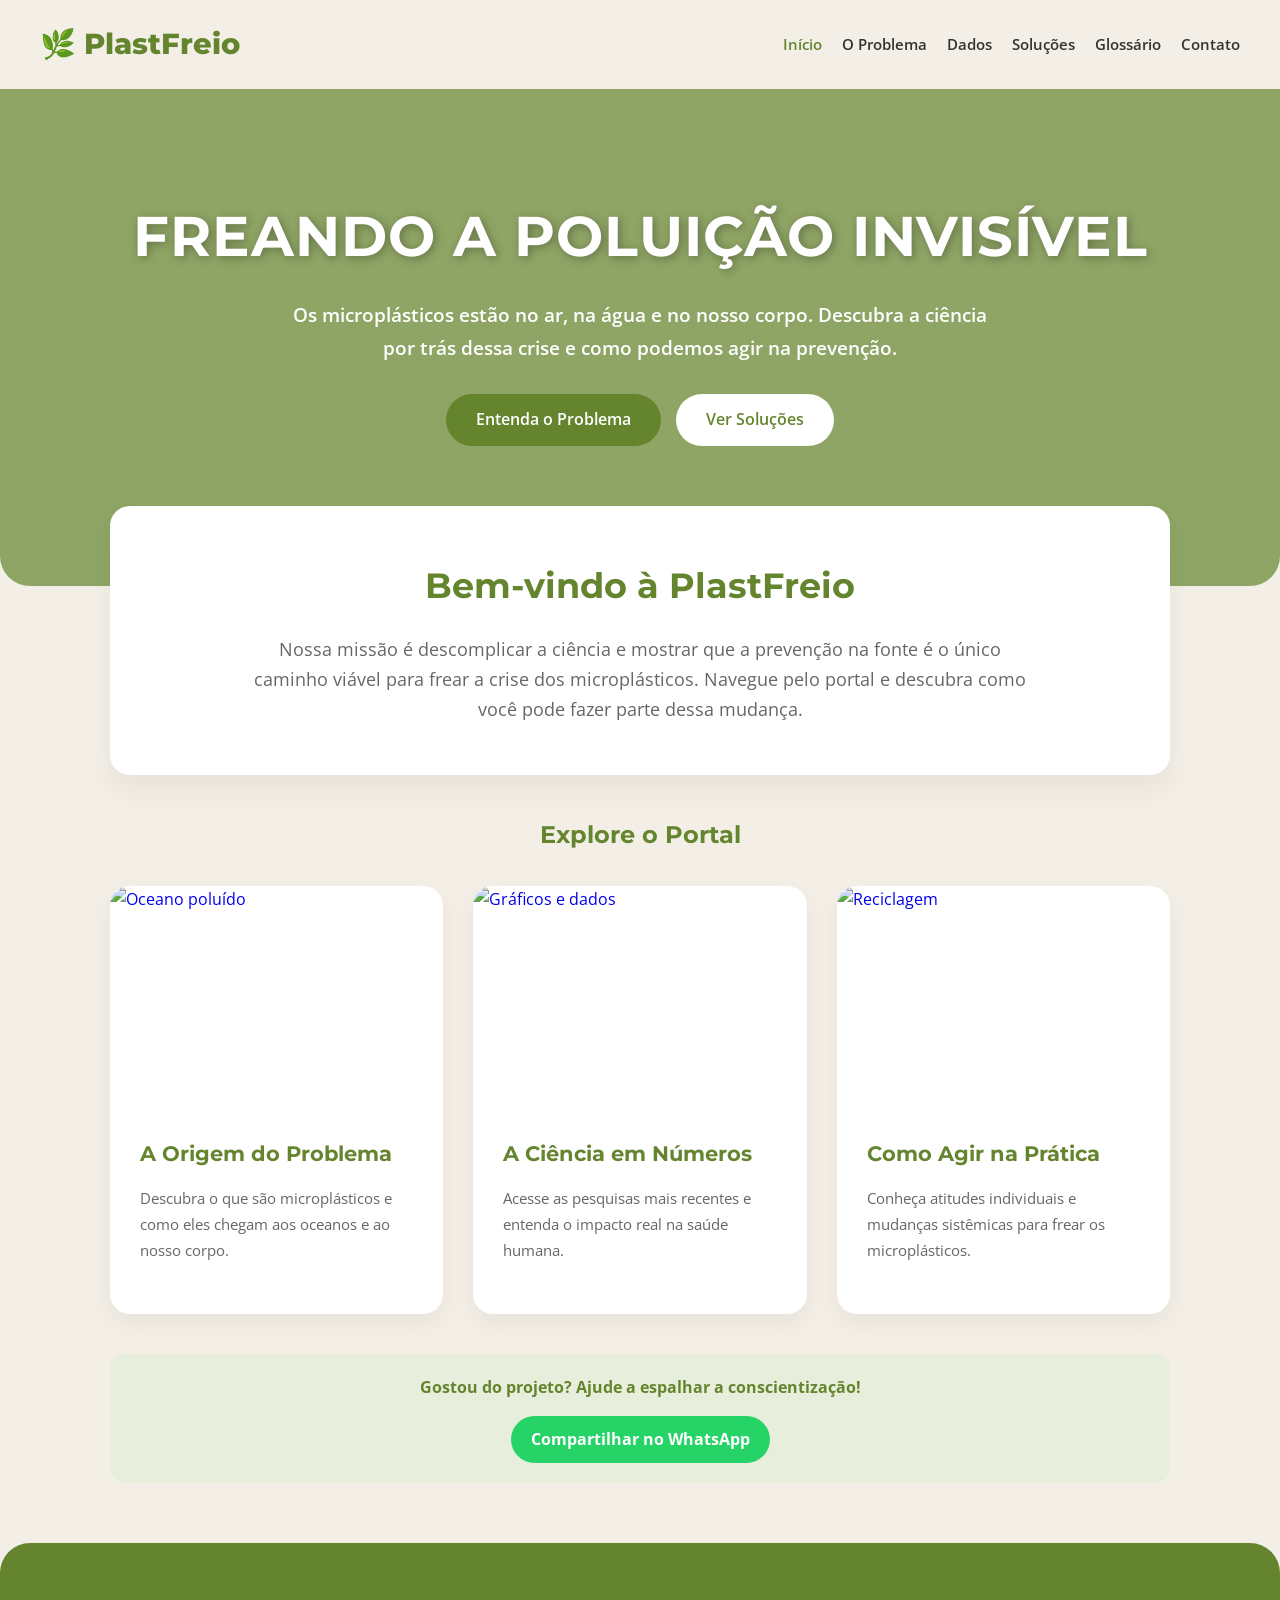
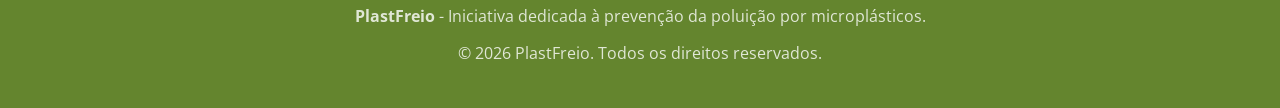
==== index.html @ 32d0ae1b "Enhance index.html with meta tags and text updates Updated meta tags for sharing and modified text f" ====
<!DOCTYPE html>
<html lang="pt-BR">
<head>
    <meta charset="UTF-8">
    <meta name="viewport" content="width=device-width, initial-scale=1.0">
    <title>PlastFreio - Iniciativa Contra Microplásticos</title>
    
    <!-- FAVICON (Ícone da aba) -->
    <link rel="icon" href="data:image/svg+xml,<svg xmlns=%22http://www.w3.org/2000/svg%22 viewBox=%220 0 100 100%22><text y=%22.9em%22 font-size=%2290%22>🌿</text></svg>">
    
    <!-- TAGS PARA COMPARTILHAMENTO (OPEN GRAPH) -->
    <meta property="og:title" content="PlastFreio - Freando a poluição invisível">
    <meta property="og:description" content="Descubra a ciência por trás da crise dos microplásticos e como podemos agir na prevenção.">
    <meta property="og:image" content="https://images.unsplash.com/photo-1621451537084-482c73073a0f?q=80&w=1200&auto=format&fit=crop">
    <meta property="og:url" content="https://luizclaudio060.github.io/PlastFreio-/">
    <meta property="og:type" content="website">

    <link href="https://fonts.googleapis.com/css2?family=Inter:wght@400;500;700&family=Poppins:wght@600;700&display=swap" rel="stylesheet">
    <link rel="stylesheet" href="style.css">
</head>
<body>

    <header class="top-bar">
        <div class="header-content">
            <a href="index.html" class="logo">🌿 PlastFreio</a>
            <nav class="nav-links">
                <a href="index.html" class="active">Início</a>
                <a href="problema.html">O Problema</a>
                <a href="dados.html">Dados</a>
                <a href="solucoes.html">Soluções</a>
                <a href="glossario.html">Glossário</a>
                <a href="contato.html">Contato</a>
            </nav>
        </div>
    </header>

    <section class="hero" style="background: linear-gradient(rgba(100, 133, 46, 0.7), rgba(100, 133, 46, 0.7)), url('https://images.unsplash.com/photo-1441974231531-c6227db76b6e?q=80&w=1200&auto=format&fit=crop');">
        <h1>Freando a poluição invisível</h1>
        <p>Os microplásticos estão no ar, na água e no nosso corpo. Descubra a ciência por trás dessa crise e como podemos agir na prevenção.</p>
        <div style="margin-top: 30px; display: flex; justify-content: center; gap: 15px; flex-wrap: wrap;">
            <a href="problema.html" class="btn">Entenda o Problema</a>
            <a href="solucoes.html" class="btn" style="background-color: white; color: var(--primary-green);">Ver Soluções</a>
        </div>
    </section>

    <main class="container">
        <div class="article-content" style="text-align: center; margin-bottom: 40px;">
            <h2>Bem-vindo à PlastFreio</h2>
            <p style="max-width: 800px; margin: 0 auto; font-size: 1.1em;">Nossa missão é descomplicar a ciência e mostrar que a prevenção na fonte é o único caminho viável para frear a crise dos microplásticos. Navegue pelo portal e descubra como você pode fazer parte dessa mudança.</p>
        </div>

        <h2 style="text-align: center; margin-bottom: 20px;">Explore o Portal</h2>
        <div class="tips-grid">
            <a href="problema.html" style="text-decoration: none;">
                <div class="tip-card">
                    <img src="https://images.unsplash.com/photo-1621451537084-482c73073a0f?q=80&w=600&auto=format&fit=crop" alt="Oceano poluído" class="tip-image">
                    <div class="tip-content">
                        <h3>A Origem do Problema</h3>
                        <p>Descubra o que são microplásticos e como eles chegam aos oceanos e ao nosso corpo.</p>
                    </div>
                </div>
            </a>
            <a href="dados.html" style="text-decoration: none;">
                <div class="tip-card">
                    <img src="https://images.unsplash.com/photo-1551288049-bebda4e38f71?q=80&w=600&auto=format&fit=crop" alt="Gráficos e dados" class="tip-image">
                    <div class="tip-content">
                        <h3>A Ciência em Números</h3>
                        <p>Acesse as pesquisas mais recentes e entenda o impacto real na saúde humana.</p>
                    </div>
                </div>
            </a>
            <a href="solucoes.html" style="text-decoration: none;">
                <div class="tip-card">
                    <img src="https://images.unsplash.com/photo-1532996122724-e3c354a0b15b?q=80&w=600&auto=format&fit=crop" alt="Reciclagem" class="tip-image">
                    <div class="tip-content">
                        <h3>Como Agir na Prática</h3>
                        <p>Conheça atitudes individuais e mudanças sistêmicas para frear os microplásticos.</p>
                    </div>
                </div>
            </a>
        </div>

        <!-- BOTÃO DE COMPARTILHAR -->
        <div class="share-buttons">
            <p>Gostou do projeto? Ajude a espalhar a conscientização!</p>
            <a href="https://api.whatsapp.com/send?text=Descubra%20a%20ci%C3%AAncia%20por%20tr%C3%A1s%20dos%20micropl%C3%A1sticos%20no%20site%20PlastFreio:%20https://luizclaudio060.github.io/PlastFreio-/" target="_blank" class="share-btn">Compartilhar no WhatsApp</a>
        </div>

    </main>

    <footer>
        <p><strong>PlastFreio</strong> - Iniciativa dedicada à prevenção da poluição por microplásticos.</p>
        <p>&copy; 2026 PlastFreio. Todos os direitos reservados.</p>
    </footer>

</body>
</html>
---- style.css ----
@import url('https://fonts.googleapis.com/css2?family=Montserrat:wght@400;600;700;800&family=Open+Sans:wght@400;600&display=swap');

:root {
    --primary-green: #64852e;
    --secondary-green: #7fa83d;
    --accent-green: #e8eedc;
    --bg-color: #f3efe6;
    --white: #ffffff;
    --text-dark: #333333;
    --text-muted: #666666;
}

* { box-sizing: border-box; margin: 0; padding: 0; }

body { font-family: 'Open Sans', sans-serif; background-color: var(--bg-color); color: var(--text-dark); line-height: 1.7; }

h1, h2, h3, h4 { font-family: 'Montserrat', sans-serif; color: var(--primary-green); font-weight: 700; }

/* HEADER */
.top-bar { background-color: var(--bg-color); padding: 20px; position: sticky; top: 0; z-index: 100; }
.header-content { max-width: 1200px; margin: 0 auto; display: flex; justify-content: space-between; align-items: center; }
.logo { font-family: 'Montserrat', sans-serif; font-size: 1.8em; font-weight: 800; color: var(--primary-green); text-decoration: none; display: flex; align-items: center; gap: 10px; }
.nav-links { display: flex; gap: 20px; }
.nav-links a { text-decoration: none; color: var(--text-dark); font-weight: 600; font-size: 0.95em; transition: color 0.3s; }
.nav-links a:hover, .nav-links a.active { color: var(--primary-green); }

/* HERO */
.hero { background-size: cover; background-position: center; padding: 100px 20px 140px 20px; text-align: center; color: var(--white); border-radius: 0 0 30px 30px; }
.hero h1 { color: var(--white); font-size: 3.5em; margin-bottom: 15px; text-transform: uppercase; letter-spacing: 1px; text-shadow: 2px 2px 10px rgba(0,0,0,0.3); }
.hero p { font-size: 1.2em; max-width: 700px; margin: 0 auto; font-weight: 600; }

/* CONTAINER */
.container { max-width: 1100px; margin: -80px auto 40px auto; padding: 0 20px; position: relative; z-index: 10; min-height: 50vh; }
.article-content { background: var(--white); padding: 50px; border-radius: 20px; box-shadow: 0 15px 30px rgba(0,0,0,0.05); margin-bottom: 40px; }
.article-content h2 { margin-bottom: 20px; font-size: 2.2em; }
.article-content h3 { margin-top: 30px; margin-bottom: 15px; font-size: 1.5em; }
.article-content p { margin-bottom: 20px; color: var(--text-muted); }
.highlight-box { background-color: var(--accent-green); padding: 30px; border-radius: 15px; margin: 30px 0; }

/* NOVOS ESTILOS: IMAGENS NO TEXTO */
.content-image { width: 100%; max-height: 400px; object-fit: cover; border-radius: 15px; margin: 20px 0 30px 0; box-shadow: 0 5px 15px rgba(0,0,0,0.08); }

/* GRIDS E CARDS */
.tips-grid { display: grid; grid-template-columns: repeat(auto-fit, minmax(300px, 1fr)); gap: 30px; margin-top: 30px; }
.tip-card { background: var(--white); border-radius: 20px; overflow: hidden; box-shadow: 0 10px 25px rgba(0,0,0,0.05); transition: transform 0.3s; display: flex; flex-direction: column; }
.tip-card:hover { transform: translateY(-10px); }
.tip-image { width: 100%; height: 220px; object-fit: cover; }
.tip-content { padding: 30px; flex-grow: 1; }
.tip-content h3 { font-size: 1.3em; margin-bottom: 15px; color: var(--primary-green); }
.tip-content p { color: var(--text-muted); font-size: 0.95em; margin-bottom: 20px; }

/* BOTÕES */
.btn { display: inline-block; background-color: var(--primary-green); color: var(--white); padding: 12px 30px; border-radius: 50px; text-decoration: none; font-weight: 600; transition: background 0.3s; border: none; cursor: pointer; font-size: 1rem; }
.btn:hover { background-color: var(--secondary-green); }

/* NOVOS ESTILOS: FORMULÁRIO DE CONTATO */
.form-group { margin-bottom: 20px; }
.form-group label { display: block; margin-bottom: 8px; font-weight: 600; color: var(--primary-green); }
.form-group input, .form-group textarea { width: 100%; padding: 15px; border: 1px solid #ccc; border-radius: 10px; font-family: inherit; font-size: 1rem; }
.form-group textarea { resize: vertical; height: 150px; }
.form-group input:focus, .form-group textarea:focus { outline: none; border-color: var(--primary-green); }

/* NOVOS ESTILOS: COMPARTILHAR E FONTES */
.share-buttons { text-align: center; margin: 40px 0; padding: 20px; background: var(--accent-green); border-radius: 15px; }
.share-buttons p { margin-bottom: 15px; font-weight: 700; color: var(--primary-green); }
.share-btn { display: inline-block; background: #25D366; color: white; padding: 10px 20px; border-radius: 30px; text-decoration: none; font-weight: bold; margin: 0 5px; }
.references { margin-top: 40px; padding-top: 20px; border-top: 2px dashed #ccc; font-size: 0.9em; }
.references h4 { margin-bottom: 10px; }
.references ul { margin-left: 20px; color: var(--text-muted); }
.references a { color: var(--primary-green); }

/* FOOTER */
footer { background-color: var(--primary-green); color: var(--white); padding: 60px 20px 30px; margin-top: 60px; text-align: center; border-radius: 30px 30px 0 0; }
footer p { color: rgba(255,255,255,0.8); margin-bottom: 10px; }

@media (max-width: 768px) {
    .nav-links { display: none; }
    .hero h1 { font-size: 2.2em; }
    .container { margin-top: -50px; }
    .article-content { padding: 25px; }
}
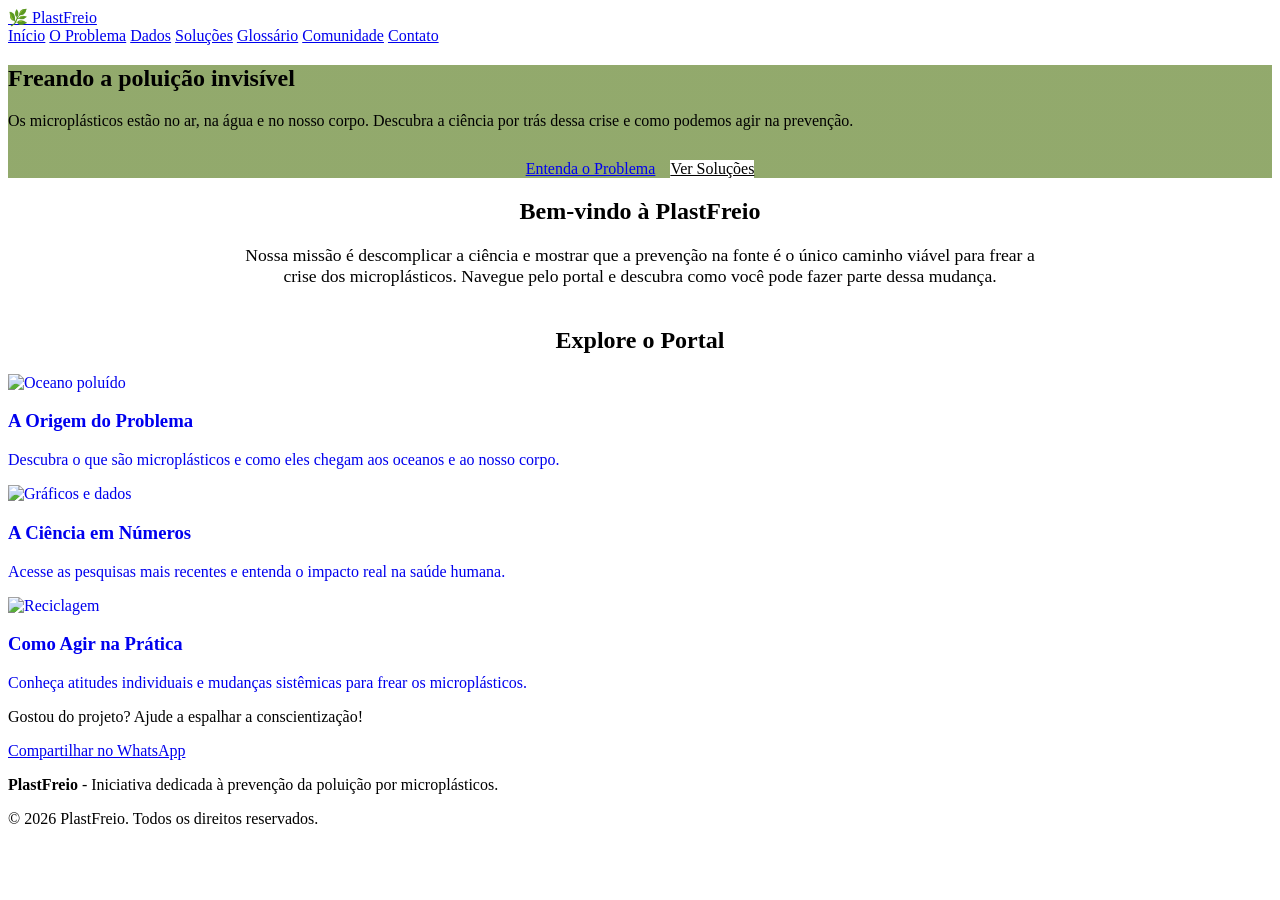
==== commit 7041885e: "Refactor HTML structure and update styles" ====
--- a/index.html
+++ b/index.html
@@ -4,17 +4,12 @@
     <meta charset="UTF-8">
     <meta name="viewport" content="width=device-width, initial-scale=1.0">
     <title>PlastFreio - Iniciativa Contra Microplásticos</title>
-    
-    <!-- FAVICON (Ícone da aba) -->
     <link rel="icon" href="data:image/svg+xml,<svg xmlns=%22http://www.w3.org/2000/svg%22 viewBox=%220 0 100 100%22><text y=%22.9em%22 font-size=%2290%22>🌿</text></svg>">
-    
-    <!-- TAGS PARA COMPARTILHAMENTO (OPEN GRAPH) -->
     <meta property="og:title" content="PlastFreio - Freando a poluição invisível">
     <meta property="og:description" content="Descubra a ciência por trás da crise dos microplásticos e como podemos agir na prevenção.">
     <meta property="og:image" content="https://images.unsplash.com/photo-1621451537084-482c73073a0f?q=80&w=1200&auto=format&fit=crop">
     <meta property="og:url" content="https://luizclaudio060.github.io/PlastFreio-/">
     <meta property="og:type" content="website">
-
     <link href="https://fonts.googleapis.com/css2?family=Inter:wght@400;500;700&family=Poppins:wght@600;700&display=swap" rel="stylesheet">
     <link rel="stylesheet" href="style.css">
 </head>
@@ -29,12 +24,13 @@
                 <a href="dados.html">Dados</a>
                 <a href="solucoes.html">Soluções</a>
                 <a href="glossario.html">Glossário</a>
+                <a href="comunidade.html">Comunidade</a>
                 <a href="contato.html">Contato</a>
             </nav>
         </div>
     </header>
 
-    <section class="hero" style="background: linear-gradient(rgba(100, 133, 46, 0.7), rgba(100, 133, 46, 0.7)), url('https://images.unsplash.com/photo-1441974231531-c6227db76b6e?q=80&w=1200&auto=format&fit=crop');">
+    <section class="hero" style="background-image: linear-gradient(rgba(100, 133, 46, 0.7), rgba(100, 133, 46, 0.7)), url('https://images.unsplash.com/photo-1441974231531-c6227db76b6e?q=80&w=1200&auto=format&fit=crop');">
         <h1>Freando a poluição invisível</h1>
         <p>Os microplásticos estão no ar, na água e no nosso corpo. Descubra a ciência por trás dessa crise e como podemos agir na prevenção.</p>
         <div style="margin-top: 30px; display: flex; justify-content: center; gap: 15px; flex-wrap: wrap;">
@@ -80,18 +76,15 @@
             </a>
         </div>
 
-        <!-- BOTÃO DE COMPARTILHAR -->
         <div class="share-buttons">
             <p>Gostou do projeto? Ajude a espalhar a conscientização!</p>
             <a href="https://api.whatsapp.com/send?text=Descubra%20a%20ci%C3%AAncia%20por%20tr%C3%A1s%20dos%20micropl%C3%A1sticos%20no%20site%20PlastFreio:%20https://luizclaudio060.github.io/PlastFreio-/" target="_blank" class="share-btn">Compartilhar no WhatsApp</a>
         </div>
-
     </main>
 
     <footer>
         <p><strong>PlastFreio</strong> - Iniciativa dedicada à prevenção da poluição por microplásticos.</p>
         <p>&copy; 2026 PlastFreio. Todos os direitos reservados.</p>
     </footer>
-
 </body>
 </html>
--- a/style.css
+++ b/style.css
@@ -1,81 +1,88 @@
-@import url('https://fonts.googleapis.com/css2?family=Montserrat:wght@400;600;700;800&family=Open+Sans:wght@400;600&display=swap');
-
-:root {
-    --primary-green: #64852e;
-    --secondary-green: #7fa83d;
-    --accent-green: #e8eedc;
-    --bg-color: #f3efe6;
-    --white: #ffffff;
-    --text-dark: #333333;
-    --text-muted: #666666;
+/* --- ESTILOS DA PÁGINA COMUNIDADE --- */
+.community-grid {
+    display: grid;
+    grid-template-columns: repeat(auto-fit, minmax(250px, 1fr));
+    gap: 20px;
+    margin-top: 30px;
 }
 
-* { box-sizing: border-box; margin: 0; padding: 0; }
+.social-card {
+    background: var(--white);
+    padding: 30px;
+    border-radius: 15px;
+    text-align: center;
+    text-decoration: none;
+    box-shadow: 0 5px 15px rgba(0,0,0,0.05);
+    transition: transform 0.3s;
+    border: 2px solid transparent;
+}
 
-body { font-family: 'Open Sans', sans-serif; background-color: var(--bg-color); color: var(--text-dark); line-height: 1.7; }
+.social-card:hover {
+    transform: translateY(-5px);
+    border-color: var(--primary-green);
+}
 
-h1, h2, h3, h4 { font-family: 'Montserrat', sans-serif; color: var(--primary-green); font-weight: 700; }
+.social-card h3 {
+    margin-bottom: 10px;
+    font-size: 1.2em;
+}
 
-/* HEADER */
-.top-bar { background-color: var(--bg-color); padding: 20px; position: sticky; top: 0; z-index: 100; }
-.header-content { max-width: 1200px; margin: 0 auto; display: flex; justify-content: space-between; align-items: center; }
-.logo { font-family: 'Montserrat', sans-serif; font-size: 1.8em; font-weight: 800; color: var(--primary-green); text-decoration: none; display: flex; align-items: center; gap: 10px; }
-.nav-links { display: flex; gap: 20px; }
-.nav-links a { text-decoration: none; color: var(--text-dark); font-weight: 600; font-size: 0.95em; transition: color 0.3s; }
-.nav-links a:hover, .nav-links a.active { color: var(--primary-green); }
+.social-card p {
+    font-size: 0.9em;
+    color: var(--text-muted);
+}
 
-/* HERO */
-.hero { background-size: cover; background-position: center; padding: 100px 20px 140px 20px; text-align: center; color: var(--white); border-radius: 0 0 30px 30px; }
-.hero h1 { color: var(--white); font-size: 3.5em; margin-bottom: 15px; text-transform: uppercase; letter-spacing: 1px; text-shadow: 2px 2px 10px rgba(0,0,0,0.3); }
-.hero p { font-size: 1.2em; max-width: 700px; margin: 0 auto; font-weight: 600; }
+.event-card {
+    display: flex;
+    align-items: center;
+    background: var(--accent-green);
+    border-radius: 15px;
+    padding: 20px;
+    margin-bottom: 15px;
+}
 
-/* CONTAINER */
-.container { max-width: 1100px; margin: -80px auto 40px auto; padding: 0 20px; position: relative; z-index: 10; min-height: 50vh; }
-.article-content { background: var(--white); padding: 50px; border-radius: 20px; box-shadow: 0 15px 30px rgba(0,0,0,0.05); margin-bottom: 40px; }
-.article-content h2 { margin-bottom: 20px; font-size: 2.2em; }
-.article-content h3 { margin-top: 30px; margin-bottom: 15px; font-size: 1.5em; }
-.article-content p { margin-bottom: 20px; color: var(--text-muted); }
-.highlight-box { background-color: var(--accent-green); padding: 30px; border-radius: 15px; margin: 30px 0; }
+.event-date {
+    background: var(--primary-green);
+    color: white;
+    padding: 15px;
+    border-radius: 10px;
+    text-align: center;
+    font-weight: bold;
+    min-width: 80px;
+    margin-right: 20px;
+}
 
-/* NOVOS ESTILOS: IMAGENS NO TEXTO */
-.content-image { width: 100%; max-height: 400px; object-fit: cover; border-radius: 15px; margin: 20px 0 30px 0; box-shadow: 0 5px 15px rgba(0,0,0,0.08); }
+.event-date span {
+    display: block;
+    font-size: 1.5em;
+    font-family: 'Montserrat', sans-serif;
+}
 
-/* GRIDS E CARDS */
-.tips-grid { display: grid; grid-template-columns: repeat(auto-fit, minmax(300px, 1fr)); gap: 30px; margin-top: 30px; }
-.tip-card { background: var(--white); border-radius: 20px; overflow: hidden; box-shadow: 0 10px 25px rgba(0,0,0,0.05); transition: transform 0.3s; display: flex; flex-direction: column; }
-.tip-card:hover { transform: translateY(-10px); }
-.tip-image { width: 100%; height: 220px; object-fit: cover; }
-.tip-content { padding: 30px; flex-grow: 1; }
-.tip-content h3 { font-size: 1.3em; margin-bottom: 15px; color: var(--primary-green); }
-.tip-content p { color: var(--text-muted); font-size: 0.95em; margin-bottom: 20px; }
+.event-info h4 {
+    margin-bottom: 5px;
+    color: var(--primary-green);
+}
 
-/* BOTÕES */
-.btn { display: inline-block; background-color: var(--primary-green); color: var(--white); padding: 12px 30px; border-radius: 50px; text-decoration: none; font-weight: 600; transition: background 0.3s; border: none; cursor: pointer; font-size: 1rem; }
-.btn:hover { background-color: var(--secondary-green); }
+.event-info p {
+    margin: 0;
+    font-size: 0.9em;
+    color: var(--text-dark);
+}
 
-/* NOVOS ESTILOS: FORMULÁRIO DE CONTATO */
-.form-group { margin-bottom: 20px; }
-.form-group label { display: block; margin-bottom: 8px; font-weight: 600; color: var(--primary-green); }
-.form-group input, .form-group textarea { width: 100%; padding: 15px; border: 1px solid #ccc; border-radius: 10px; font-family: inherit; font-size: 1rem; }
-.form-group textarea { resize: vertical; height: 150px; }
-.form-group input:focus, .form-group textarea:focus { outline: none; border-color: var(--primary-green); }
+.testimonial-box {
+    background: var(--white);
+    border-left: 5px solid var(--primary-green);
+    padding: 25px;
+    border-radius: 0 15px 15px 0;
+    margin-bottom: 20px;
+    box-shadow: 0 5px 15px rgba(0,0,0,0.03);
+    font-style: italic;
+}
 
-/* NOVOS ESTILOS: COMPARTILHAR E FONTES */
-.share-buttons { text-align: center; margin: 40px 0; padding: 20px; background: var(--accent-green); border-radius: 15px; }
-.share-buttons p { margin-bottom: 15px; font-weight: 700; color: var(--primary-green); }
-.share-btn { display: inline-block; background: #25D366; color: white; padding: 10px 20px; border-radius: 30px; text-decoration: none; font-weight: bold; margin: 0 5px; }
-.references { margin-top: 40px; padding-top: 20px; border-top: 2px dashed #ccc; font-size: 0.9em; }
-.references h4 { margin-bottom: 10px; }
-.references ul { margin-left: 20px; color: var(--text-muted); }
-.references a { color: var(--primary-green); }
-
-/* FOOTER */
-footer { background-color: var(--primary-green); color: var(--white); padding: 60px 20px 30px; margin-top: 60px; text-align: center; border-radius: 30px 30px 0 0; }
-footer p { color: rgba(255,255,255,0.8); margin-bottom: 10px; }
-
-@media (max-width: 768px) {
-    .nav-links { display: none; }
-    .hero h1 { font-size: 2.2em; }
-    .container { margin-top: -50px; }
-    .article-content { padding: 25px; }
+.testimonial-box strong {
+    display: block;
+    margin-top: 15px;
+    font-style: normal;
+    color: var(--primary-green);
+    text-align: right;
 }
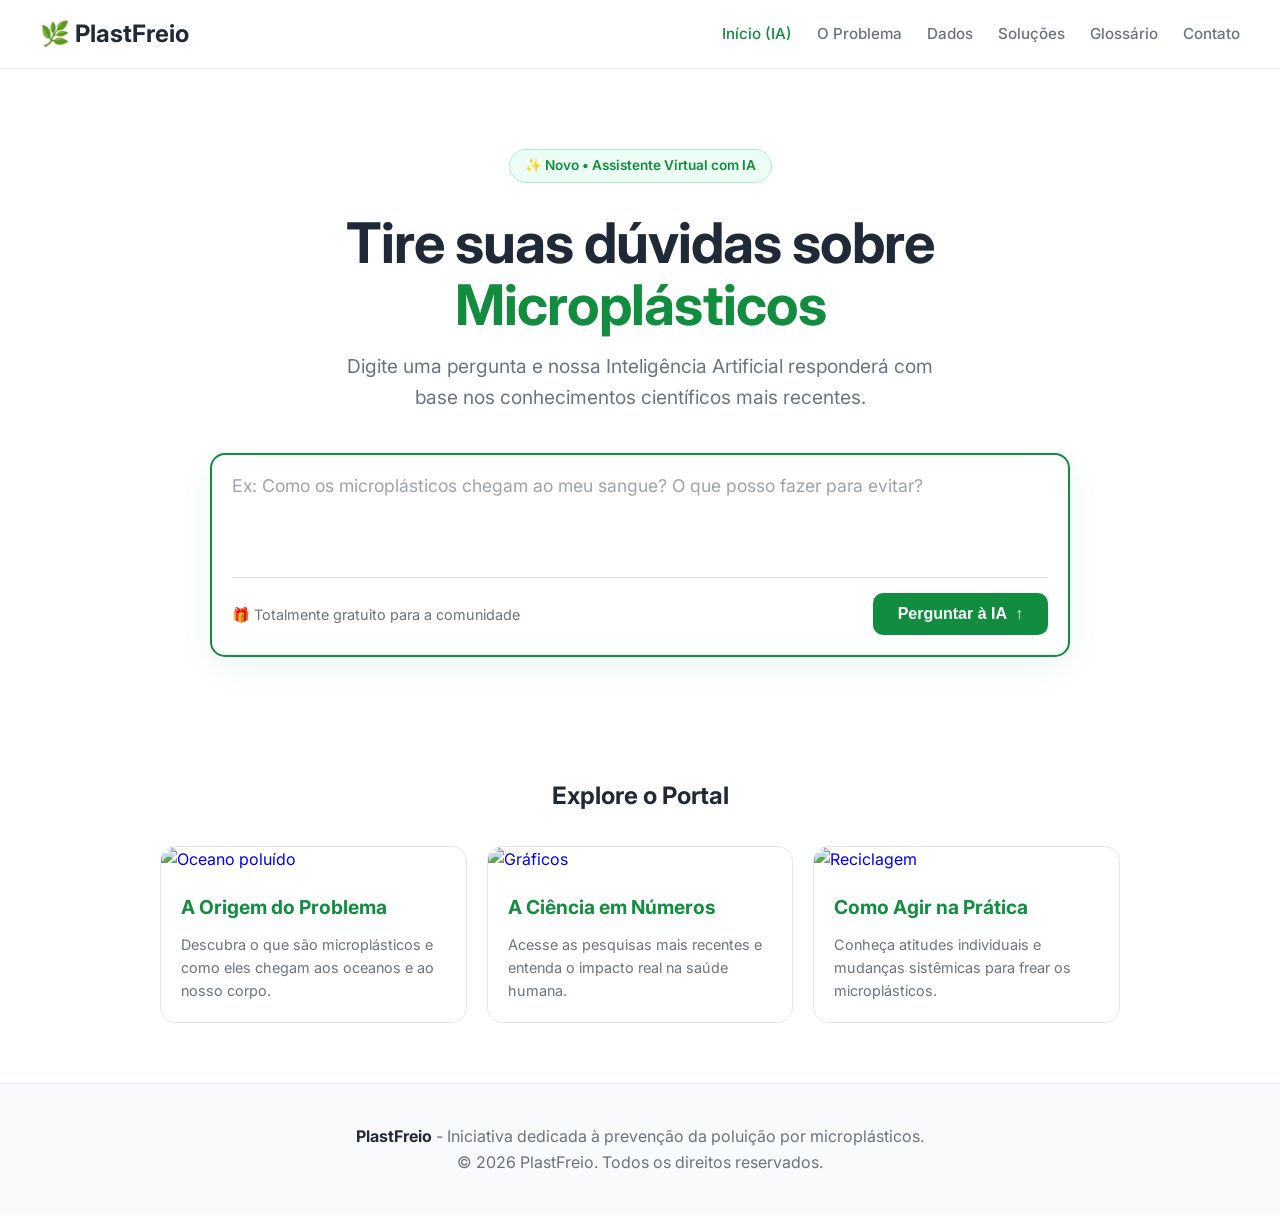
==== commit bcf7be18: "Modify title and add AI assistant section Updated the title and added an AI assistant section for us" ====
--- a/index.html
+++ b/index.html
@@ -3,14 +3,8 @@
 <head>
     <meta charset="UTF-8">
     <meta name="viewport" content="width=device-width, initial-scale=1.0">
-    <title>PlastFreio - Iniciativa Contra Microplásticos</title>
+    <title>PlastFreio - Inteligência Artificial e Microplásticos</title>
     <link rel="icon" href="data:image/svg+xml,<svg xmlns=%22http://www.w3.org/2000/svg%22 viewBox=%220 0 100 100%22><text y=%22.9em%22 font-size=%2290%22>🌿</text></svg>">
-    <meta property="og:title" content="PlastFreio - Freando a poluição invisível">
-    <meta property="og:description" content="Descubra a ciência por trás da crise dos microplásticos e como podemos agir na prevenção.">
-    <meta property="og:image" content="https://images.unsplash.com/photo-1621451537084-482c73073a0f?q=80&w=1200&auto=format&fit=crop">
-    <meta property="og:url" content="https://luizclaudio060.github.io/PlastFreio-/">
-    <meta property="og:type" content="website">
-    <link href="https://fonts.googleapis.com/css2?family=Inter:wght@400;500;700&family=Poppins:wght@600;700&display=swap" rel="stylesheet">
     <link rel="stylesheet" href="style.css">
 </head>
 <body>
@@ -19,32 +13,31 @@
         <div class="header-content">
             <a href="index.html" class="logo">🌿 PlastFreio</a>
             <nav class="nav-links">
-                <a href="index.html" class="active">Início</a>
+                <a href="index.html" class="active">Início (IA)</a>
                 <a href="problema.html">O Problema</a>
                 <a href="dados.html">Dados</a>
                 <a href="solucoes.html">Soluções</a>
                 <a href="glossario.html">Glossário</a>
-                <a href="comunidade.html">Comunidade</a>
                 <a href="contato.html">Contato</a>
             </nav>
         </div>
     </header>
 
-    <section class="hero" style="background-image: linear-gradient(rgba(100, 133, 46, 0.7), rgba(100, 133, 46, 0.7)), url('https://images.unsplash.com/photo-1441974231531-c6227db76b6e?q=80&w=1200&auto=format&fit=crop');">
-        <h1>Freando a poluição invisível</h1>
-        <p>Os microplásticos estão no ar, na água e no nosso corpo. Descubra a ciência por trás dessa crise e como podemos agir na prevenção.</p>
-        <div style="margin-top: 30px; display: flex; justify-content: center; gap: 15px; flex-wrap: wrap;">
-            <a href="problema.html" class="btn">Entenda o Problema</a>
-            <a href="solucoes.html" class="btn" style="background-color: white; color: var(--primary-green);">Ver Soluções</a>
+    <section class="hero-ai">
+        <div class="badge-new">✨ Novo • Assistente Virtual com IA</div>
+        <h1>Tire suas dúvidas sobre <br><span>Microplásticos</span></h1>
+        <p>Digite uma pergunta e nossa Inteligência Artificial responderá com base nos conhecimentos científicos mais recentes.</p>
+
+        <div class="ai-input-box">
+            <textarea id="ia-input" placeholder="Ex: Como os microplásticos chegam ao meu sangue? O que posso fazer para evitar?"></textarea>
+            <div class="ai-input-footer">
+                <div class="ai-credits">🎁 Totalmente gratuito para a comunidade</div>
+                <button class="btn-ai" onclick="perguntarIA()">Perguntar à IA <span>↑</span></button>
+            </div>
         </div>
     </section>
 
     <main class="container">
-        <div class="article-content" style="text-align: center; margin-bottom: 40px;">
-            <h2>Bem-vindo à PlastFreio</h2>
-            <p style="max-width: 800px; margin: 0 auto; font-size: 1.1em;">Nossa missão é descomplicar a ciência e mostrar que a prevenção na fonte é o único caminho viável para frear a crise dos microplásticos. Navegue pelo portal e descubra como você pode fazer parte dessa mudança.</p>
-        </div>
-
         <h2 style="text-align: center; margin-bottom: 20px;">Explore o Portal</h2>
         <div class="tips-grid">
             <a href="problema.html" style="text-decoration: none;">
@@ -58,7 +51,7 @@
             </a>
             <a href="dados.html" style="text-decoration: none;">
                 <div class="tip-card">
-                    <img src="https://images.unsplash.com/photo-1551288049-bebda4e38f71?q=80&w=600&auto=format&fit=crop" alt="Gráficos e dados" class="tip-image">
+                    <img src="https://images.unsplash.com/photo-1551288049-bebda4e38f71?q=80&w=600&auto=format&fit=crop" alt="Gráficos" class="tip-image">
                     <div class="tip-content">
                         <h3>A Ciência em Números</h3>
                         <p>Acesse as pesquisas mais recentes e entenda o impacto real na saúde humana.</p>
@@ -75,16 +68,24 @@
                 </div>
             </a>
         </div>
-
-        <div class="share-buttons">
-            <p>Gostou do projeto? Ajude a espalhar a conscientização!</p>
-            <a href="https://api.whatsapp.com/send?text=Descubra%20a%20ci%C3%AAncia%20por%20tr%C3%A1s%20dos%20micropl%C3%A1sticos%20no%20site%20PlastFreio:%20https://luizclaudio060.github.io/PlastFreio-/" target="_blank" class="share-btn">Compartilhar no WhatsApp</a>
-        </div>
     </main>
 
     <footer>
         <p><strong>PlastFreio</strong> - Iniciativa dedicada à prevenção da poluição por microplásticos.</p>
         <p>&copy; 2026 PlastFreio. Todos os direitos reservados.</p>
     </footer>
+
+    <script>
+        function perguntarIA() {
+            const pergunta = document.getElementById('ia-input').value;
+            if(pergunta.trim() === "") {
+                alert("Por favor, digite uma pergunta primeiro!");
+                return;
+            }
+            const prompt = "Você é um especialista em meio ambiente. Responda de forma clara e educada a seguinte dúvida sobre microplásticos: " + pergunta;
+            const url = "https://chatgpt.com/?q=" + encodeURIComponent(prompt);
+            window.open(url, '_blank');
+        }
+    </script>
 </body>
 </html>
--- a/style.css
+++ b/style.css
@@ -1,88 +1,161 @@
-/* --- ESTILOS DA PÁGINA COMUNIDADE --- */
-.community-grid {
-    display: grid;
-    grid-template-columns: repeat(auto-fit, minmax(250px, 1fr));
-    gap: 20px;
-    margin-top: 30px;
+@import url('https://fonts.googleapis.com/css2?family=Inter:wght@400;500;600;700&display=swap');
+
+:root {
+    --primary-green: #128c3e;
+    --primary-hover: #0e6e30;
+    --bg-color: #ffffff;
+    --bg-light: #f9fafb;
+    --text-dark: #1f2937;
+    --text-muted: #6b7280;
+    --border-color: #e5e7eb;
 }
 
-.social-card {
-    background: var(--white);
-    padding: 30px;
-    border-radius: 15px;
-    text-align: center;
-    text-decoration: none;
-    box-shadow: 0 5px 15px rgba(0,0,0,0.05);
-    transition: transform 0.3s;
-    border: 2px solid transparent;
+* { box-sizing: border-box; margin: 0; padding: 0; }
+
+body { 
+    font-family: 'Inter', sans-serif; 
+    background-color: var(--bg-color); 
+    color: var(--text-dark); 
+    line-height: 1.6; 
 }
 
-.social-card:hover {
-    transform: translateY(-5px);
-    border-color: var(--primary-green);
+h1, h2, h3, h4 { color: var(--text-dark); font-weight: 700; }
+
+/* HEADER */
+.top-bar { background: white; border-bottom: 1px solid var(--border-color); padding: 15px 20px; position: sticky; top: 0; z-index: 100; }
+.header-content { max-width: 1200px; margin: 0 auto; display: flex; justify-content: space-between; align-items: center; }
+.logo { font-size: 1.5em; font-weight: 700; color: var(--text-dark); text-decoration: none; display: flex; align-items: center; gap: 8px; }
+.nav-links { display: flex; gap: 25px; }
+.nav-links a { text-decoration: none; color: var(--text-muted); font-weight: 500; font-size: 0.95em; transition: color 0.2s; }
+.nav-links a:hover, .nav-links a.active { color: var(--primary-green); }
+
+/* HERO / ÁREA DA IA */
+.hero-ai {
+    text-align: center;
+    padding: 80px 20px;
+    max-width: 900px;
+    margin: 0 auto;
+    position: relative;
 }
 
-.social-card h3 {
-    margin-bottom: 10px;
-    font-size: 1.2em;
+.badge-new {
+    display: inline-block;
+    background: #ecfdf5;
+    color: var(--primary-green);
+    padding: 5px 15px;
+    border-radius: 20px;
+    font-size: 0.85em;
+    font-weight: 600;
+    margin-bottom: 30px;
+    border: 1px solid #a7f3d0;
 }
 
-.social-card p {
-    font-size: 0.9em;
-    color: var(--text-muted);
+.hero-ai h1 {
+    font-size: 3.5em;
+    line-height: 1.1;
+    margin-bottom: 15px;
+    letter-spacing: -1px;
 }
 
-.event-card {
-    display: flex;
-    align-items: center;
-    background: var(--accent-green);
+.hero-ai h1 span { color: var(--primary-green); }
+
+.hero-ai p {
+    font-size: 1.2em;
+    color: var(--text-muted);
+    margin-bottom: 40px;
+    max-width: 600px;
+    margin-left: auto;
+    margin-right: auto;
+}
+
+/* CAIXA DE INPUT DA IA */
+.ai-input-box {
+    border: 2px solid var(--primary-green);
     border-radius: 15px;
     padding: 20px;
-    margin-bottom: 15px;
+    background: white;
+    box-shadow: 0 10px 30px rgba(18, 140, 62, 0.08);
+    text-align: left;
+    position: relative;
 }
 
-.event-date {
-    background: var(--primary-green);
-    color: white;
-    padding: 15px;
-    border-radius: 10px;
-    text-align: center;
-    font-weight: bold;
-    min-width: 80px;
-    margin-right: 20px;
-}
-
-.event-date span {
-    display: block;
-    font-size: 1.5em;
-    font-family: 'Montserrat', sans-serif;
-}
-
-.event-info h4 {
-    margin-bottom: 5px;
-    color: var(--primary-green);
-}
-
-.event-info p {
-    margin: 0;
-    font-size: 0.9em;
+.ai-input-box textarea {
+    width: 100%;
+    border: none;
+    outline: none;
+    font-family: 'Inter', sans-serif;
+    font-size: 1.1em;
+    resize: none;
+    height: 80px;
     color: var(--text-dark);
 }
 
-.testimonial-box {
-    background: var(--white);
-    border-left: 5px solid var(--primary-green);
-    padding: 25px;
-    border-radius: 0 15px 15px 0;
-    margin-bottom: 20px;
-    box-shadow: 0 5px 15px rgba(0,0,0,0.03);
-    font-style: italic;
+.ai-input-box textarea::placeholder { color: #9ca3af; }
+
+.ai-input-footer {
+    display: flex;
+    justify-content: space-between;
+    align-items: center;
+    margin-top: 15px;
+    border-top: 1px solid var(--border-color);
+    padding-top: 15px;
 }
 
-.testimonial-box strong {
-    display: block;
-    margin-top: 15px;
-    font-style: normal;
-    color: var(--primary-green);
-    text-align: right;
+.ai-credits { color: var(--text-muted); font-size: 0.9em; display: flex; align-items: center; gap: 5px; }
+
+.btn-ai {
+    background: var(--primary-green);
+    color: white;
+    border: none;
+    padding: 12px 25px;
+    border-radius: 10px;
+    font-size: 1rem;
+    font-weight: 600;
+    cursor: pointer;
+    transition: background 0.2s;
+    display: flex;
+    align-items: center;
+    gap: 8px;
 }
+
+.btn-ai:hover { background: var(--primary-hover); }
+
+/* CONTEÚDO GERAL */
+.container { max-width: 1000px; margin: 40px auto; padding: 0 20px; }
+.article-content { background: white; padding: 40px; border-radius: 20px; border: 1px solid var(--border-color); box-shadow: 0 4px 20px rgba(0,0,0,0.03); margin-bottom: 30px; }
+.article-content h2 { margin-bottom: 20px; font-size: 2em; }
+.article-content h3 { margin-top: 30px; margin-bottom: 15px; font-size: 1.4em; }
+.article-content p { margin-bottom: 15px; color: var(--text-muted); }
+.article-content ul { margin-left: 20px; margin-bottom: 20px; color: var(--text-muted); }
+.article-content li { margin-bottom: 10px; }
+.highlight-box { background: var(--bg-light); padding: 25px; border-radius: 12px; margin: 30px 0; border-left: 4px solid var(--primary-green); }
+.content-image { width: 100%; border-radius: 12px; margin: 20px 0; }
+
+/* GRIDS E CARDS */
+.tips-grid { display: grid; grid-template-columns: repeat(auto-fit, minmax(280px, 1fr)); gap: 20px; margin-top: 30px; }
+.tip-card { background: white; border-radius: 15px; overflow: hidden; border: 1px solid var(--border-color); transition: transform 0.3s; }
+.tip-card:hover { transform: translateY(-5px); box-shadow: 0 10px 25px rgba(0,0,0,0.05); }
+.tip-image { width: 100%; height: 180px; object-fit: cover; }
+.tip-content { padding: 20px; }
+.tip-content h3 { font-size: 1.2em; margin-bottom: 10px; color: var(--primary-green); }
+.tip-content p { color: var(--text-muted); font-size: 0.9em; }
+
+/* ESTATÍSTICAS */
+.stat-grid { display: grid; grid-template-columns: repeat(auto-fit, minmax(180px, 1fr)); gap: 20px; margin: 30px 0; }
+.stat-card { background: var(--bg-light); padding: 25px; border-radius: 15px; text-align: center; border: 1px solid var(--border-color); }
+.stat-number { font-size: 2.5em; font-weight: 800; color: var(--primary-green); margin-bottom: 5px; }
+.stat-card p { color: var(--text-dark); font-weight: 500; margin: 0; font-size: 0.9em; }
+
+/* GLOSSÁRIO */
+.glossary-item { background: white; padding: 25px; border-radius: 12px; margin-bottom: 15px; border: 1px solid var(--border-color); }
+.glossary-item h3 { margin-top: 0; margin-bottom: 10px; color: var(--primary-green); }
+
+/* FORMULÁRIO */
+.form-group { margin-bottom: 20px; }
+.form-group label { display: block; margin-bottom: 8px; font-weight: 500; }
+.form-group input, .form-group textarea { width: 100%; padding: 12px; border: 1px solid var(--border-color); border-radius: 8px; font-family: inherit; font-size: 1rem; }
+.form-group input:focus, .form-group textarea:focus { outline: none; border-color: var(--primary-green); box-shadow: 0 0 0 3px rgba(18, 140, 62, 0.1); }
+
+/* FOOTER */
+footer { background: var(--bg-light); border-top: 1px solid var(--border-color); color: var(--text-muted); padding: 40px 20px; text-align: center; margin-top: 60px; }
+footer strong { color: var(--text-dark); }
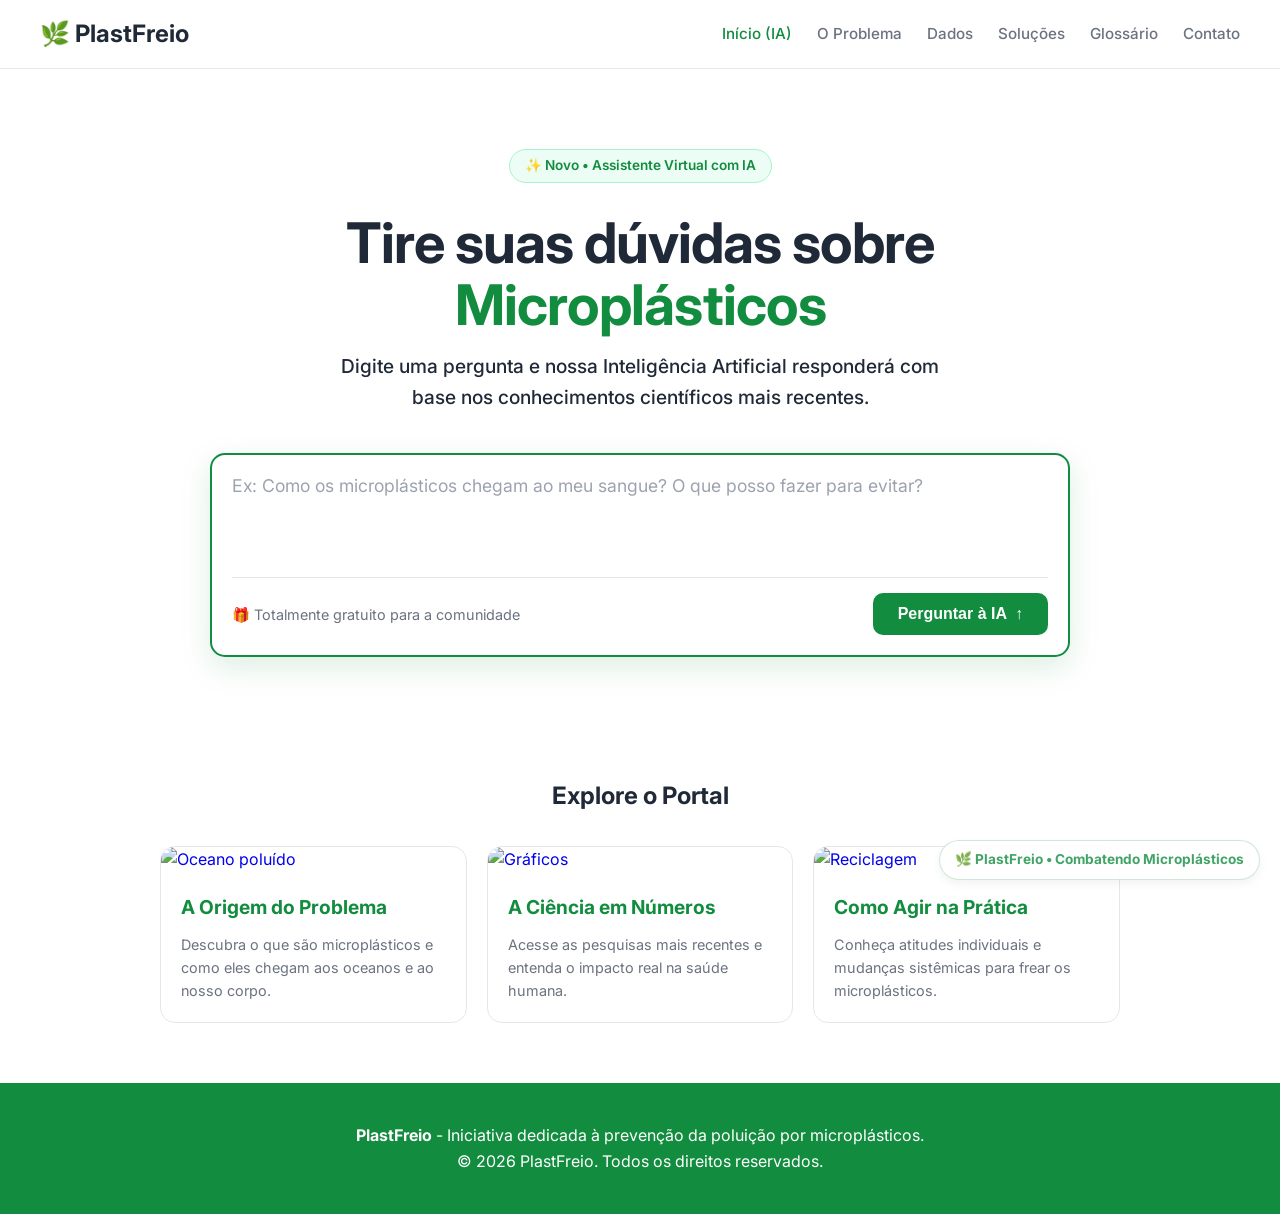
==== commit 86af86a3: "Enhance index.html with SEO and AI features Added SEO and social media meta tags, improved AI sectio" ====
--- a/index.html
+++ b/index.html
@@ -4,7 +4,21 @@
     <meta charset="UTF-8">
     <meta name="viewport" content="width=device-width, initial-scale=1.0">
     <title>PlastFreio - Inteligência Artificial e Microplásticos</title>
+    
+    <!-- TAGS DE SEO (Para o Google encontrar o site) -->
+    <meta name="description" content="Tire dúvidas sobre microplásticos com nossa Inteligência Artificial, acesse dados científicos e descubra como reduzir a poluição plástica no dia a dia.">
+    <meta name="keywords" content="microplásticos, poluição plástica, meio ambiente, inteligência artificial, sustentabilidade, PlastFreio">
+    <meta name="author" content="PlastFreio">
+
+    <!-- TAGS PARA COMPARTILHAMENTO EM REDES SOCIAIS (WhatsApp/Instagram) -->
+    <meta property="og:title" content="PlastFreio - Tire dúvidas sobre Microplásticos">
+    <meta property="og:description" content="Use nossa Inteligência Artificial para entender a crise dos microplásticos e como combatê-la.">
+    <meta property="og:image" content="https://images.unsplash.com/photo-1621451537084-482c73073a0f?q=80&w=1200&auto=format&fit=crop">
+    <meta property="og:url" content="https://luizclaudio060.github.io/PlastFreio-/">
+    
+    <!-- FAVICON (Ícone da aba) -->
     <link rel="icon" href="data:image/svg+xml,<svg xmlns=%22http://www.w3.org/2000/svg%22 viewBox=%220 0 100 100%22><text y=%22.9em%22 font-size=%2290%22>🌿</text></svg>">
+    
     <link rel="stylesheet" href="style.css">
 </head>
 <body>
@@ -23,20 +37,28 @@
         </div>
     </header>
 
+    <!-- ÁREA DA INTELIGÊNCIA ARTIFICIAL -->
     <section class="hero-ai">
         <div class="badge-new">✨ Novo • Assistente Virtual com IA</div>
+        
         <h1>Tire suas dúvidas sobre <br><span>Microplásticos</span></h1>
         <p>Digite uma pergunta e nossa Inteligência Artificial responderá com base nos conhecimentos científicos mais recentes.</p>
 
         <div class="ai-input-box">
             <textarea id="ia-input" placeholder="Ex: Como os microplásticos chegam ao meu sangue? O que posso fazer para evitar?"></textarea>
+            
             <div class="ai-input-footer">
-                <div class="ai-credits">🎁 Totalmente gratuito para a comunidade</div>
-                <button class="btn-ai" onclick="perguntarIA()">Perguntar à IA <span>↑</span></button>
+                <div class="ai-credits">
+                    🎁 Totalmente gratuito para a comunidade
+                </div>
+                <button class="btn-ai" onclick="perguntarIA()">
+                    Perguntar à IA <span>↑</span>
+                </button>
             </div>
         </div>
     </section>
 
+    <!-- EXPLORE O PORTAL -->
     <main class="container">
         <h2 style="text-align: center; margin-bottom: 20px;">Explore o Portal</h2>
         <div class="tips-grid">
@@ -75,6 +97,7 @@
         <p>&copy; 2026 PlastFreio. Todos os direitos reservados.</p>
     </footer>
 
+    <!-- SCRIPT QUE FAZ A IA FUNCIONAR -->
     <script>
         function perguntarIA() {
             const pergunta = document.getElementById('ia-input').value;
@@ -82,6 +105,7 @@
                 alert("Por favor, digite uma pergunta primeiro!");
                 return;
             }
+            // Abre o ChatGPT com a pergunta pré-formatada
             const prompt = "Você é um especialista em meio ambiente. Responda de forma clara e educada a seguinte dúvida sobre microplásticos: " + pergunta;
             const url = "https://chatgpt.com/?q=" + encodeURIComponent(prompt);
             window.open(url, '_blank');
--- a/style.css
+++ b/style.css
@@ -14,15 +14,20 @@
 
 body { 
     font-family: 'Inter', sans-serif; 
-    background-color: var(--bg-color); 
     color: var(--text-dark); 
     line-height: 1.6; 
+    
+    /* Fundo com a imagem de natureza (sem marca d'água) */
+    background-image: linear-gradient(rgba(255, 255, 255, 0.85), rgba(255, 255, 255, 0.85)), url('https://images.unsplash.com/photo-1441974231531-c6227db76b6e?q=80&w=1920&auto=format&fit=crop');
+    background-size: cover;
+    background-position: center;
+    background-attachment: fixed;
 }
 
 h1, h2, h3, h4 { color: var(--text-dark); font-weight: 700; }
 
 /* HEADER */
-.top-bar { background: white; border-bottom: 1px solid var(--border-color); padding: 15px 20px; position: sticky; top: 0; z-index: 100; }
+.top-bar { background: rgba(255, 255, 255, 0.95); border-bottom: 1px solid var(--border-color); padding: 15px 20px; position: sticky; top: 0; z-index: 100; backdrop-filter: blur(5px); }
 .header-content { max-width: 1200px; margin: 0 auto; display: flex; justify-content: space-between; align-items: center; }
 .logo { font-size: 1.5em; font-weight: 700; color: var(--text-dark); text-decoration: none; display: flex; align-items: center; gap: 8px; }
 .nav-links { display: flex; gap: 25px; }
@@ -30,99 +35,24 @@
 .nav-links a:hover, .nav-links a.active { color: var(--primary-green); }
 
 /* HERO / ÁREA DA IA */
-.hero-ai {
-    text-align: center;
-    padding: 80px 20px;
-    max-width: 900px;
-    margin: 0 auto;
-    position: relative;
-}
-
-.badge-new {
-    display: inline-block;
-    background: #ecfdf5;
-    color: var(--primary-green);
-    padding: 5px 15px;
-    border-radius: 20px;
-    font-size: 0.85em;
-    font-weight: 600;
-    margin-bottom: 30px;
-    border: 1px solid #a7f3d0;
-}
-
-.hero-ai h1 {
-    font-size: 3.5em;
-    line-height: 1.1;
-    margin-bottom: 15px;
-    letter-spacing: -1px;
-}
-
+.hero-ai { text-align: center; padding: 80px 20px; max-width: 900px; margin: 0 auto; position: relative; }
+.badge-new { display: inline-block; background: #ecfdf5; color: var(--primary-green); padding: 5px 15px; border-radius: 20px; font-size: 0.85em; font-weight: 600; margin-bottom: 30px; border: 1px solid #a7f3d0; }
+.hero-ai h1 { font-size: 3.5em; line-height: 1.1; margin-bottom: 15px; letter-spacing: -1px; }
 .hero-ai h1 span { color: var(--primary-green); }
-
-.hero-ai p {
-    font-size: 1.2em;
-    color: var(--text-muted);
-    margin-bottom: 40px;
-    max-width: 600px;
-    margin-left: auto;
-    margin-right: auto;
-}
+.hero-ai p { font-size: 1.2em; color: var(--text-dark); margin-bottom: 40px; max-width: 600px; margin-left: auto; margin-right: auto; font-weight: 500; }
 
 /* CAIXA DE INPUT DA IA */
-.ai-input-box {
-    border: 2px solid var(--primary-green);
-    border-radius: 15px;
-    padding: 20px;
-    background: white;
-    box-shadow: 0 10px 30px rgba(18, 140, 62, 0.08);
-    text-align: left;
-    position: relative;
-}
-
-.ai-input-box textarea {
-    width: 100%;
-    border: none;
-    outline: none;
-    font-family: 'Inter', sans-serif;
-    font-size: 1.1em;
-    resize: none;
-    height: 80px;
-    color: var(--text-dark);
-}
-
+.ai-input-box { border: 2px solid var(--primary-green); border-radius: 15px; padding: 20px; background: white; box-shadow: 0 10px 30px rgba(18, 140, 62, 0.15); text-align: left; position: relative; }
+.ai-input-box textarea { width: 100%; border: none; outline: none; font-family: 'Inter', sans-serif; font-size: 1.1em; resize: none; height: 80px; color: var(--text-dark); background: transparent; }
 .ai-input-box textarea::placeholder { color: #9ca3af; }
-
-.ai-input-footer {
-    display: flex;
-    justify-content: space-between;
-    align-items: center;
-    margin-top: 15px;
-    border-top: 1px solid var(--border-color);
-    padding-top: 15px;
-}
-
+.ai-input-footer { display: flex; justify-content: space-between; align-items: center; margin-top: 15px; border-top: 1px solid var(--border-color); padding-top: 15px; }
 .ai-credits { color: var(--text-muted); font-size: 0.9em; display: flex; align-items: center; gap: 5px; }
-
-.btn-ai {
-    background: var(--primary-green);
-    color: white;
-    border: none;
-    padding: 12px 25px;
-    border-radius: 10px;
-    font-size: 1rem;
-    font-weight: 600;
-    cursor: pointer;
-    transition: background 0.2s;
-    display: flex;
-    align-items: center;
-    gap: 8px;
-}
-
+.btn-ai { background: var(--primary-green); color: white; border: none; padding: 12px 25px; border-radius: 10px; font-size: 1rem; font-weight: 600; cursor: pointer; transition: background 0.2s; display: flex; align-items: center; gap: 8px; }
 .btn-ai:hover { background: var(--primary-hover); }
 
 /* CONTEÚDO GERAL */
 .container { max-width: 1000px; margin: 40px auto; padding: 0 20px; }
-.article-content { background: white; padding: 40px; border-radius: 20px; border: 1px solid var(--border-color); box-shadow: 0 4px 20px rgba(0,0,0,0.03); margin-bottom: 30px; }
+.article-content { background: white; padding: 40px; border-radius: 20px; border: 1px solid var(--border-color); box-shadow: 0 4px 20px rgba(0,0,0,0.08); margin-bottom: 30px; }
 .article-content h2 { margin-bottom: 20px; font-size: 2em; }
 .article-content h3 { margin-top: 30px; margin-bottom: 15px; font-size: 1.4em; }
 .article-content p { margin-bottom: 15px; color: var(--text-muted); }
@@ -134,7 +64,7 @@
 /* GRIDS E CARDS */
 .tips-grid { display: grid; grid-template-columns: repeat(auto-fit, minmax(280px, 1fr)); gap: 20px; margin-top: 30px; }
 .tip-card { background: white; border-radius: 15px; overflow: hidden; border: 1px solid var(--border-color); transition: transform 0.3s; }
-.tip-card:hover { transform: translateY(-5px); box-shadow: 0 10px 25px rgba(0,0,0,0.05); }
+.tip-card:hover { transform: translateY(-5px); box-shadow: 0 10px 25px rgba(0,0,0,0.15); }
 .tip-image { width: 100%; height: 180px; object-fit: cover; }
 .tip-content { padding: 20px; }
 .tip-content h3 { font-size: 1.2em; margin-bottom: 10px; color: var(--primary-green); }
@@ -157,5 +87,24 @@
 .form-group input:focus, .form-group textarea:focus { outline: none; border-color: var(--primary-green); box-shadow: 0 0 0 3px rgba(18, 140, 62, 0.1); }
 
 /* FOOTER */
-footer { background: var(--bg-light); border-top: 1px solid var(--border-color); color: var(--text-muted); padding: 40px 20px; text-align: center; margin-top: 60px; }
-footer strong { color: var(--text-dark); }
+footer { background: var(--primary-green); color: white; padding: 40px 20px; text-align: center; margin-top: 60px; }
+footer strong { color: white; }
+/* --- MARCA D'ÁGUA TEMÁTICA (CANTO INFERIOR) --- */
+body::after {
+    content: "🌿 PlastFreio • Combatendo Microplásticos";
+    position: fixed;
+    bottom: 20px;
+    right: 20px;
+    background-color: rgba(255, 255, 255, 0.9); /* Fundo branquinho para dar contraste */
+    color: rgba(18, 140, 62, 0.8); /* Verde da marca */
+    padding: 8px 15px;
+    border-radius: 20px;
+    font-family: 'Inter', sans-serif;
+    font-size: 0.85rem;
+    font-weight: 700;
+    border: 1px solid rgba(18, 140, 62, 0.2);
+    box-shadow: 0 4px 10px rgba(0,0,0,0.05);
+    pointer-events: none; /* O mouse atravessa a marca d'água e consegue clicar no site */
+    z-index: 9999;
+    user-select: none;
+}
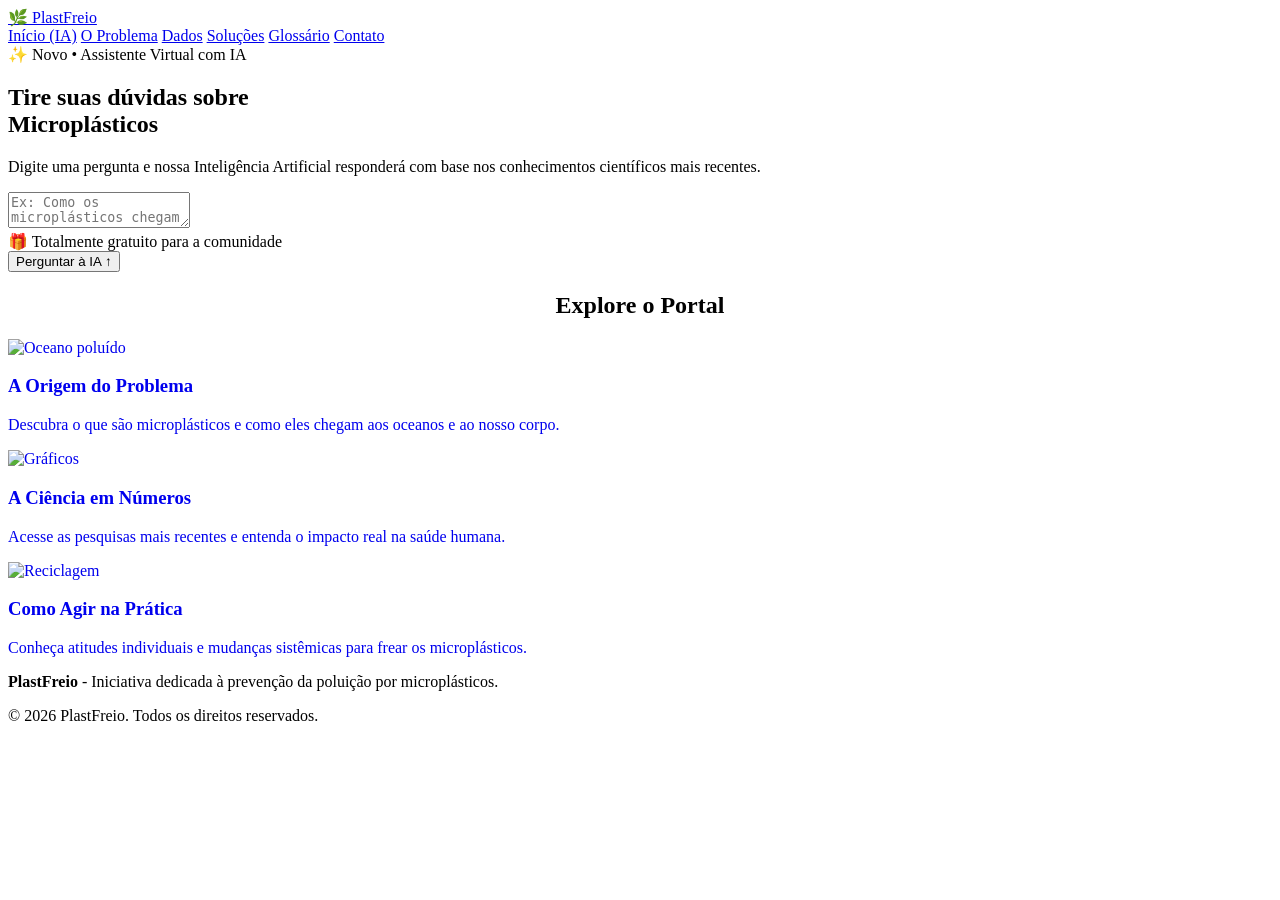
==== commit 392d85c8: "Update index.html" ====
--- a/index.html
+++ b/index.html
@@ -1,25 +1,7 @@
 <!DOCTYPE html>
 <html lang="pt-BR">
 <head>
-    <meta charset="UTF-8">
-    <meta name="viewport" content="width=device-width, initial-scale=1.0">
-    <title>PlastFreio - Inteligência Artificial e Microplásticos</title>
-    
-    <!-- TAGS DE SEO (Para o Google encontrar o site) -->
-    <meta name="description" content="Tire dúvidas sobre microplásticos com nossa Inteligência Artificial, acesse dados científicos e descubra como reduzir a poluição plástica no dia a dia.">
-    <meta name="keywords" content="microplásticos, poluição plástica, meio ambiente, inteligência artificial, sustentabilidade, PlastFreio">
-    <meta name="author" content="PlastFreio">
-
-    <!-- TAGS PARA COMPARTILHAMENTO EM REDES SOCIAIS (WhatsApp/Instagram) -->
-    <meta property="og:title" content="PlastFreio - Tire dúvidas sobre Microplásticos">
-    <meta property="og:description" content="Use nossa Inteligência Artificial para entender a crise dos microplásticos e como combatê-la.">
-    <meta property="og:image" content="https://images.unsplash.com/photo-1621451537084-482c73073a0f?q=80&w=1200&auto=format&fit=crop">
-    <meta property="og:url" content="https://luizclaudio060.github.io/PlastFreio-/">
-    
-    <!-- FAVICON (Ícone da aba) -->
-    <link rel="icon" href="data:image/svg+xml,<svg xmlns=%22http://www.w3.org/2000/svg%22 viewBox=%220 0 100 100%22><text y=%22.9em%22 font-size=%2290%22>🌿</text></svg>">
-    
-    <link rel="stylesheet" href="style.css">
+    <meta name="google-site-verification" content="google01d760545f5fde6e" />
 </head>
 <body>
 
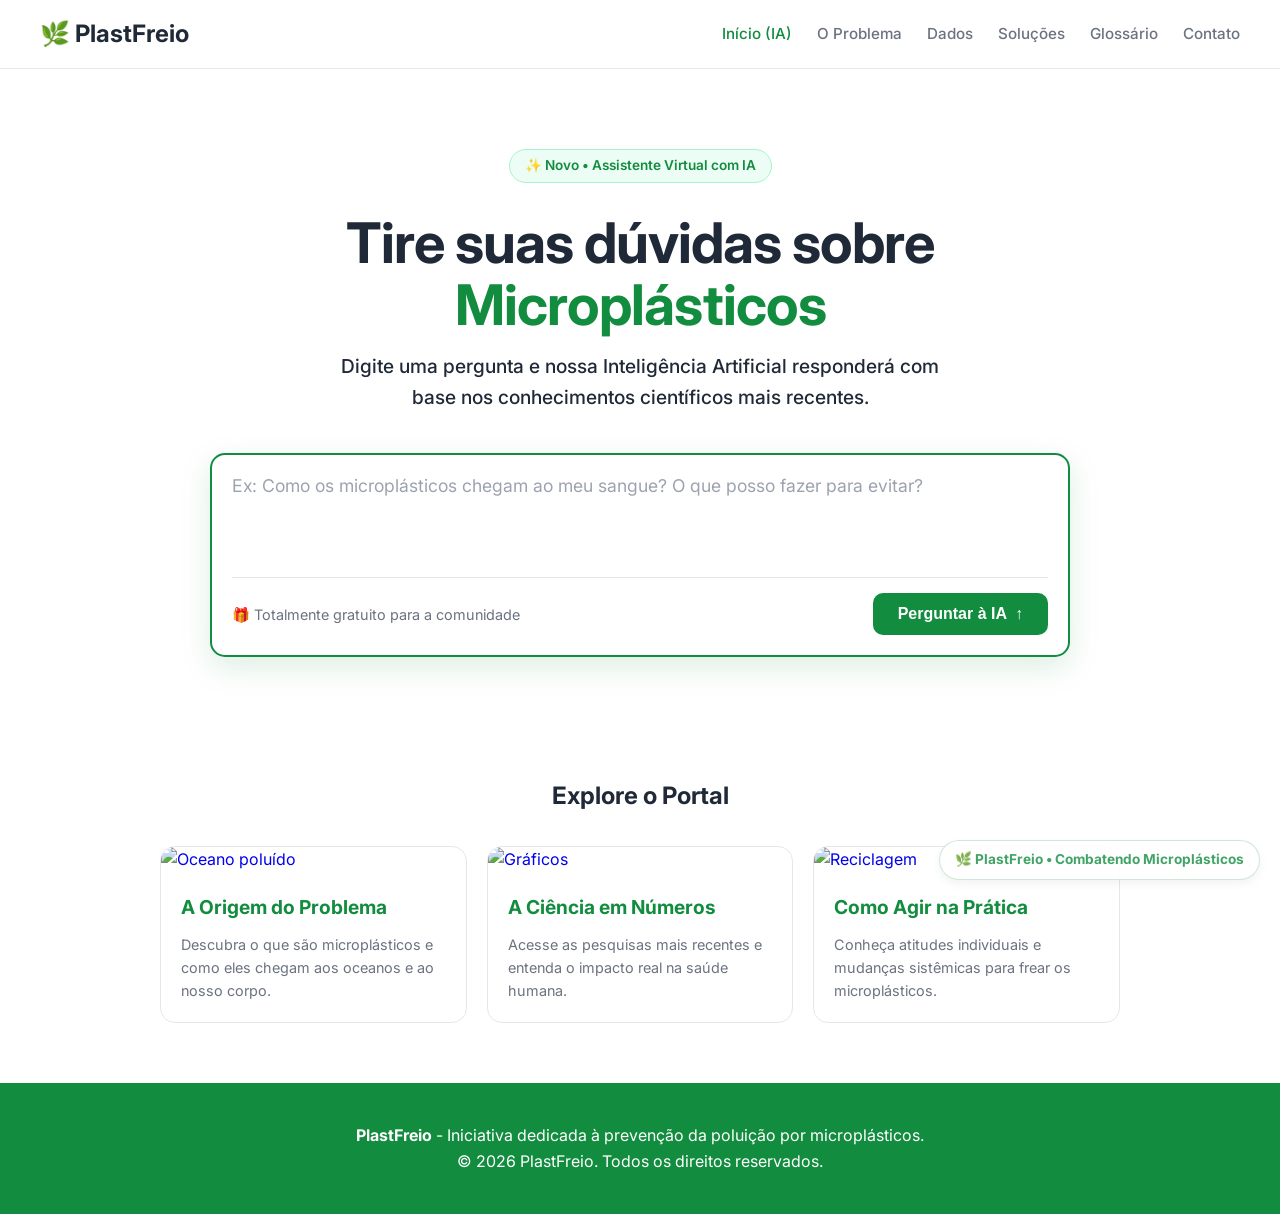
==== commit 5a28ed42: "Update Google verification tag in index.html" ====
--- a/index.html
+++ b/index.html
@@ -1,7 +1,28 @@
 <!DOCTYPE html>
 <html lang="pt-BR">
 <head>
+    <meta charset="UTF-8">
+    <meta name="viewport" content="width=device-width, initial-scale=1.0">
+    <title>PlastFreio - Inteligência Artificial e Microplásticos</title>
+    
+    <!-- TAGS DE SEO -->
+    <meta name="description" content="Tire dúvidas sobre microplásticos com nossa Inteligência Artificial, acesse dados científicos e descubra como reduzir a poluição plástica no dia a dia.">
+    <meta name="keywords" content="microplásticos, poluição plástica, meio ambiente, inteligência artificial, sustentabilidade, PlastFreio">
+    <meta name="author" content="PlastFreio">
+
+    <!-- TAG DE VERIFICAÇÃO DO GOOGLE (COLE AQUI) -->
     <meta name="google-site-verification" content="google01d760545f5fde6e" />
+
+    <!-- REDES SOCIAIS -->
+    <meta property="og:title" content="PlastFreio - Tire dúvidas sobre Microplásticos">
+    <meta property="og:description" content="Use nossa Inteligência Artificial para entender a crise dos microplásticos e como combatê-la.">
+    <meta property="og:image" content="https://images.unsplash.com/photo-1621451537084-482c73073a0f?q=80&w=1200&auto=format&fit=crop">
+    <meta property="og:url" content="https://luizclaudio060.github.io/PlastFreio-/">
+    
+    <!-- FAVICON -->
+    <link rel="icon" href="data:image/svg+xml,<svg xmlns=%22http://www.w3.org/2000/svg%22 viewBox=%220 0 100 100%22><text y=%22.9em%22 font-size=%2290%22>🌿</text></svg>">
+    
+    <link rel="stylesheet" href="style.css">
 </head>
 <body>
 
--- a/style.css
+++ b/style.css
@@ -0,0 +1,110 @@
+@import url('https://fonts.googleapis.com/css2?family=Inter:wght@400;500;600;700&display=swap');
+
+:root {
+    --primary-green: #128c3e;
+    --primary-hover: #0e6e30;
+    --bg-color: #ffffff;
+    --bg-light: #f9fafb;
+    --text-dark: #1f2937;
+    --text-muted: #6b7280;
+    --border-color: #e5e7eb;
+}
+
+* { box-sizing: border-box; margin: 0; padding: 0; }
+
+body { 
+    font-family: 'Inter', sans-serif; 
+    color: var(--text-dark); 
+    line-height: 1.6; 
+    
+    /* Fundo com a imagem de natureza (sem marca d'água) */
+    background-image: linear-gradient(rgba(255, 255, 255, 0.85), rgba(255, 255, 255, 0.85)), url('https://images.unsplash.com/photo-1441974231531-c6227db76b6e?q=80&w=1920&auto=format&fit=crop');
+    background-size: cover;
+    background-position: center;
+    background-attachment: fixed;
+}
+
+h1, h2, h3, h4 { color: var(--text-dark); font-weight: 700; }
+
+/* HEADER */
+.top-bar { background: rgba(255, 255, 255, 0.95); border-bottom: 1px solid var(--border-color); padding: 15px 20px; position: sticky; top: 0; z-index: 100; backdrop-filter: blur(5px); }
+.header-content { max-width: 1200px; margin: 0 auto; display: flex; justify-content: space-between; align-items: center; }
+.logo { font-size: 1.5em; font-weight: 700; color: var(--text-dark); text-decoration: none; display: flex; align-items: center; gap: 8px; }
+.nav-links { display: flex; gap: 25px; }
+.nav-links a { text-decoration: none; color: var(--text-muted); font-weight: 500; font-size: 0.95em; transition: color 0.2s; }
+.nav-links a:hover, .nav-links a.active { color: var(--primary-green); }
+
+/* HERO / ÁREA DA IA */
+.hero-ai { text-align: center; padding: 80px 20px; max-width: 900px; margin: 0 auto; position: relative; }
+.badge-new { display: inline-block; background: #ecfdf5; color: var(--primary-green); padding: 5px 15px; border-radius: 20px; font-size: 0.85em; font-weight: 600; margin-bottom: 30px; border: 1px solid #a7f3d0; }
+.hero-ai h1 { font-size: 3.5em; line-height: 1.1; margin-bottom: 15px; letter-spacing: -1px; }
+.hero-ai h1 span { color: var(--primary-green); }
+.hero-ai p { font-size: 1.2em; color: var(--text-dark); margin-bottom: 40px; max-width: 600px; margin-left: auto; margin-right: auto; font-weight: 500; }
+
+/* CAIXA DE INPUT DA IA */
+.ai-input-box { border: 2px solid var(--primary-green); border-radius: 15px; padding: 20px; background: white; box-shadow: 0 10px 30px rgba(18, 140, 62, 0.15); text-align: left; position: relative; }
+.ai-input-box textarea { width: 100%; border: none; outline: none; font-family: 'Inter', sans-serif; font-size: 1.1em; resize: none; height: 80px; color: var(--text-dark); background: transparent; }
+.ai-input-box textarea::placeholder { color: #9ca3af; }
+.ai-input-footer { display: flex; justify-content: space-between; align-items: center; margin-top: 15px; border-top: 1px solid var(--border-color); padding-top: 15px; }
+.ai-credits { color: var(--text-muted); font-size: 0.9em; display: flex; align-items: center; gap: 5px; }
+.btn-ai { background: var(--primary-green); color: white; border: none; padding: 12px 25px; border-radius: 10px; font-size: 1rem; font-weight: 600; cursor: pointer; transition: background 0.2s; display: flex; align-items: center; gap: 8px; }
+.btn-ai:hover { background: var(--primary-hover); }
+
+/* CONTEÚDO GERAL */
+.container { max-width: 1000px; margin: 40px auto; padding: 0 20px; }
+.article-content { background: white; padding: 40px; border-radius: 20px; border: 1px solid var(--border-color); box-shadow: 0 4px 20px rgba(0,0,0,0.08); margin-bottom: 30px; }
+.article-content h2 { margin-bottom: 20px; font-size: 2em; }
+.article-content h3 { margin-top: 30px; margin-bottom: 15px; font-size: 1.4em; }
+.article-content p { margin-bottom: 15px; color: var(--text-muted); }
+.article-content ul { margin-left: 20px; margin-bottom: 20px; color: var(--text-muted); }
+.article-content li { margin-bottom: 10px; }
+.highlight-box { background: var(--bg-light); padding: 25px; border-radius: 12px; margin: 30px 0; border-left: 4px solid var(--primary-green); }
+.content-image { width: 100%; border-radius: 12px; margin: 20px 0; }
+
+/* GRIDS E CARDS */
+.tips-grid { display: grid; grid-template-columns: repeat(auto-fit, minmax(280px, 1fr)); gap: 20px; margin-top: 30px; }
+.tip-card { background: white; border-radius: 15px; overflow: hidden; border: 1px solid var(--border-color); transition: transform 0.3s; }
+.tip-card:hover { transform: translateY(-5px); box-shadow: 0 10px 25px rgba(0,0,0,0.15); }
+.tip-image { width: 100%; height: 180px; object-fit: cover; }
+.tip-content { padding: 20px; }
+.tip-content h3 { font-size: 1.2em; margin-bottom: 10px; color: var(--primary-green); }
+.tip-content p { color: var(--text-muted); font-size: 0.9em; }
+
+/* ESTATÍSTICAS */
+.stat-grid { display: grid; grid-template-columns: repeat(auto-fit, minmax(180px, 1fr)); gap: 20px; margin: 30px 0; }
+.stat-card { background: var(--bg-light); padding: 25px; border-radius: 15px; text-align: center; border: 1px solid var(--border-color); }
+.stat-number { font-size: 2.5em; font-weight: 800; color: var(--primary-green); margin-bottom: 5px; }
+.stat-card p { color: var(--text-dark); font-weight: 500; margin: 0; font-size: 0.9em; }
+
+/* GLOSSÁRIO */
+.glossary-item { background: white; padding: 25px; border-radius: 12px; margin-bottom: 15px; border: 1px solid var(--border-color); }
+.glossary-item h3 { margin-top: 0; margin-bottom: 10px; color: var(--primary-green); }
+
+/* FORMULÁRIO */
+.form-group { margin-bottom: 20px; }
+.form-group label { display: block; margin-bottom: 8px; font-weight: 500; }
+.form-group input, .form-group textarea { width: 100%; padding: 12px; border: 1px solid var(--border-color); border-radius: 8px; font-family: inherit; font-size: 1rem; }
+.form-group input:focus, .form-group textarea:focus { outline: none; border-color: var(--primary-green); box-shadow: 0 0 0 3px rgba(18, 140, 62, 0.1); }
+
+/* FOOTER */
+footer { background: var(--primary-green); color: white; padding: 40px 20px; text-align: center; margin-top: 60px; }
+footer strong { color: white; }
+/* --- MARCA D'ÁGUA TEMÁTICA (CANTO INFERIOR) --- */
+body::after {
+    content: "🌿 PlastFreio • Combatendo Microplásticos";
+    position: fixed;
+    bottom: 20px;
+    right: 20px;
+    background-color: rgba(255, 255, 255, 0.9); /* Fundo branquinho para dar contraste */
+    color: rgba(18, 140, 62, 0.8); /* Verde da marca */
+    padding: 8px 15px;
+    border-radius: 20px;
+    font-family: 'Inter', sans-serif;
+    font-size: 0.85rem;
+    font-weight: 700;
+    border: 1px solid rgba(18, 140, 62, 0.2);
+    box-shadow: 0 4px 10px rgba(0,0,0,0.05);
+    pointer-events: none; /* O mouse atravessa a marca d'água e consegue clicar no site */
+    z-index: 9999;
+    user-select: none;
+}
